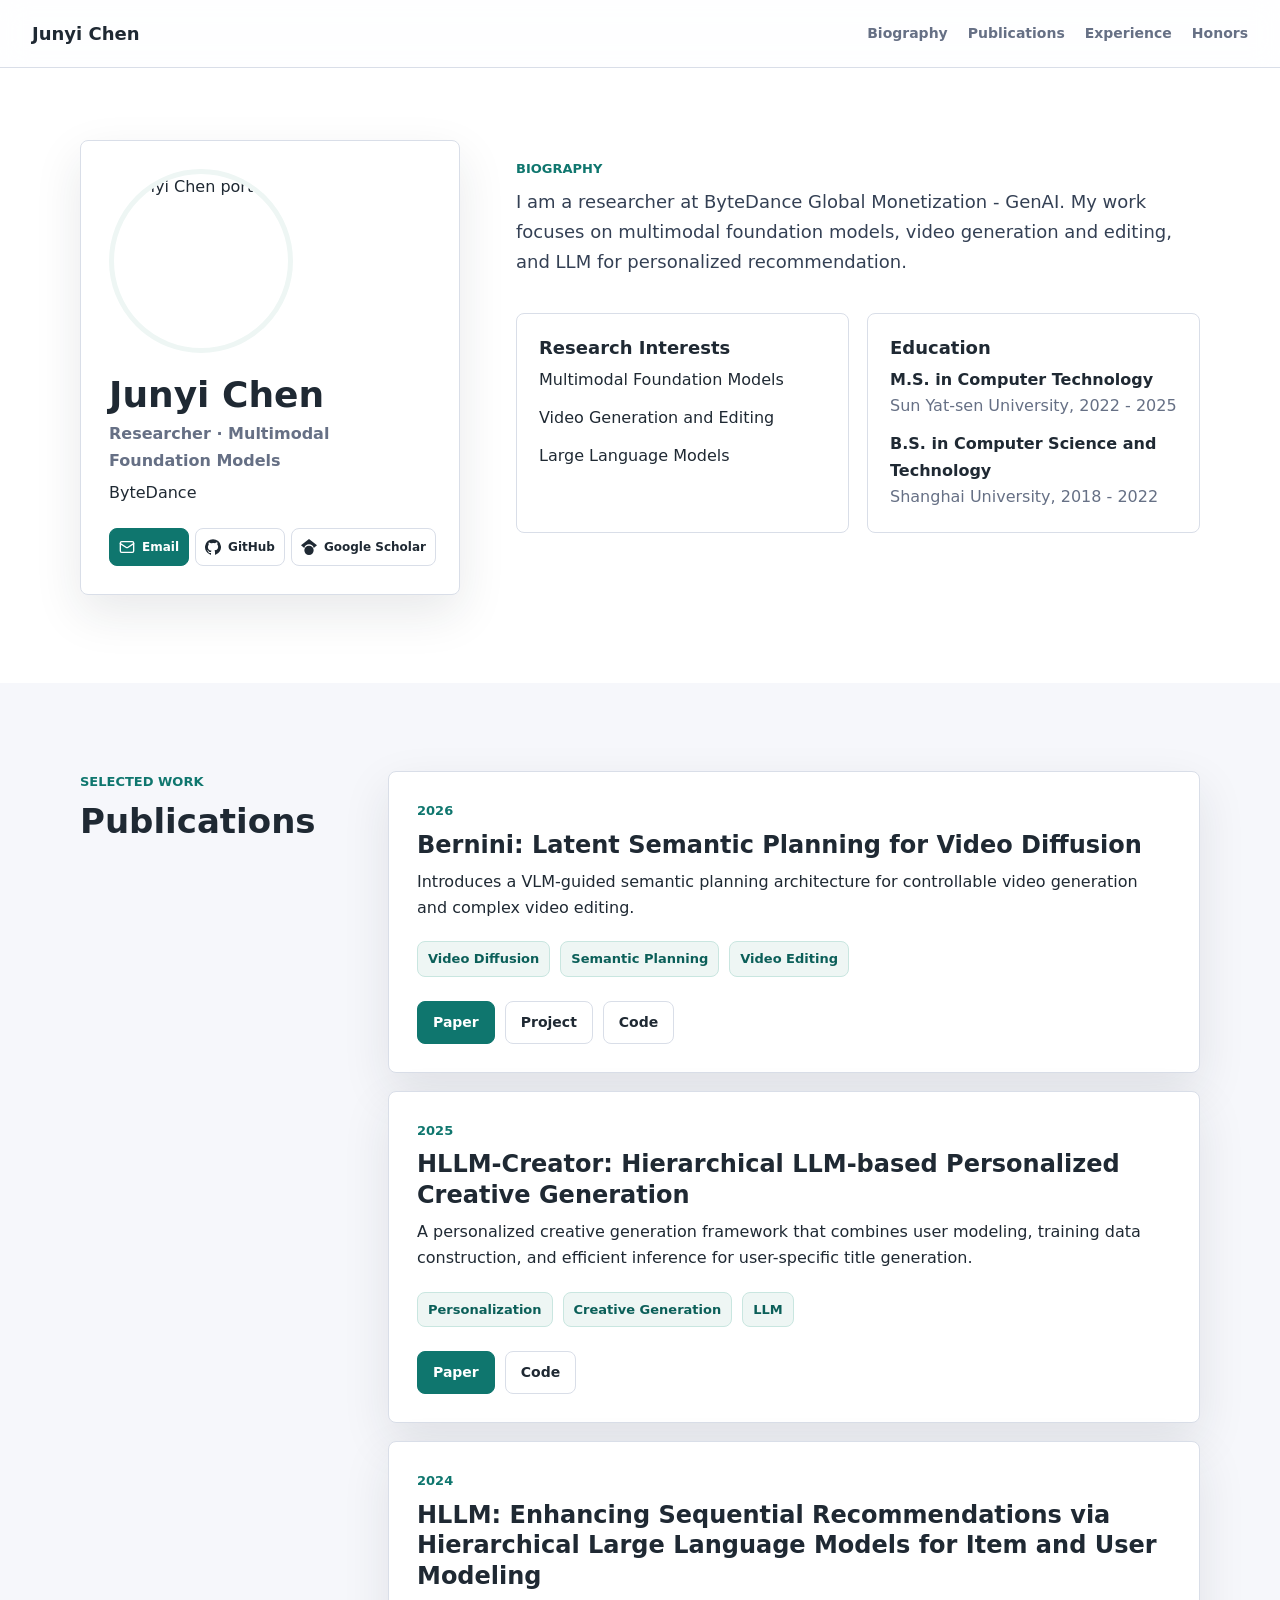
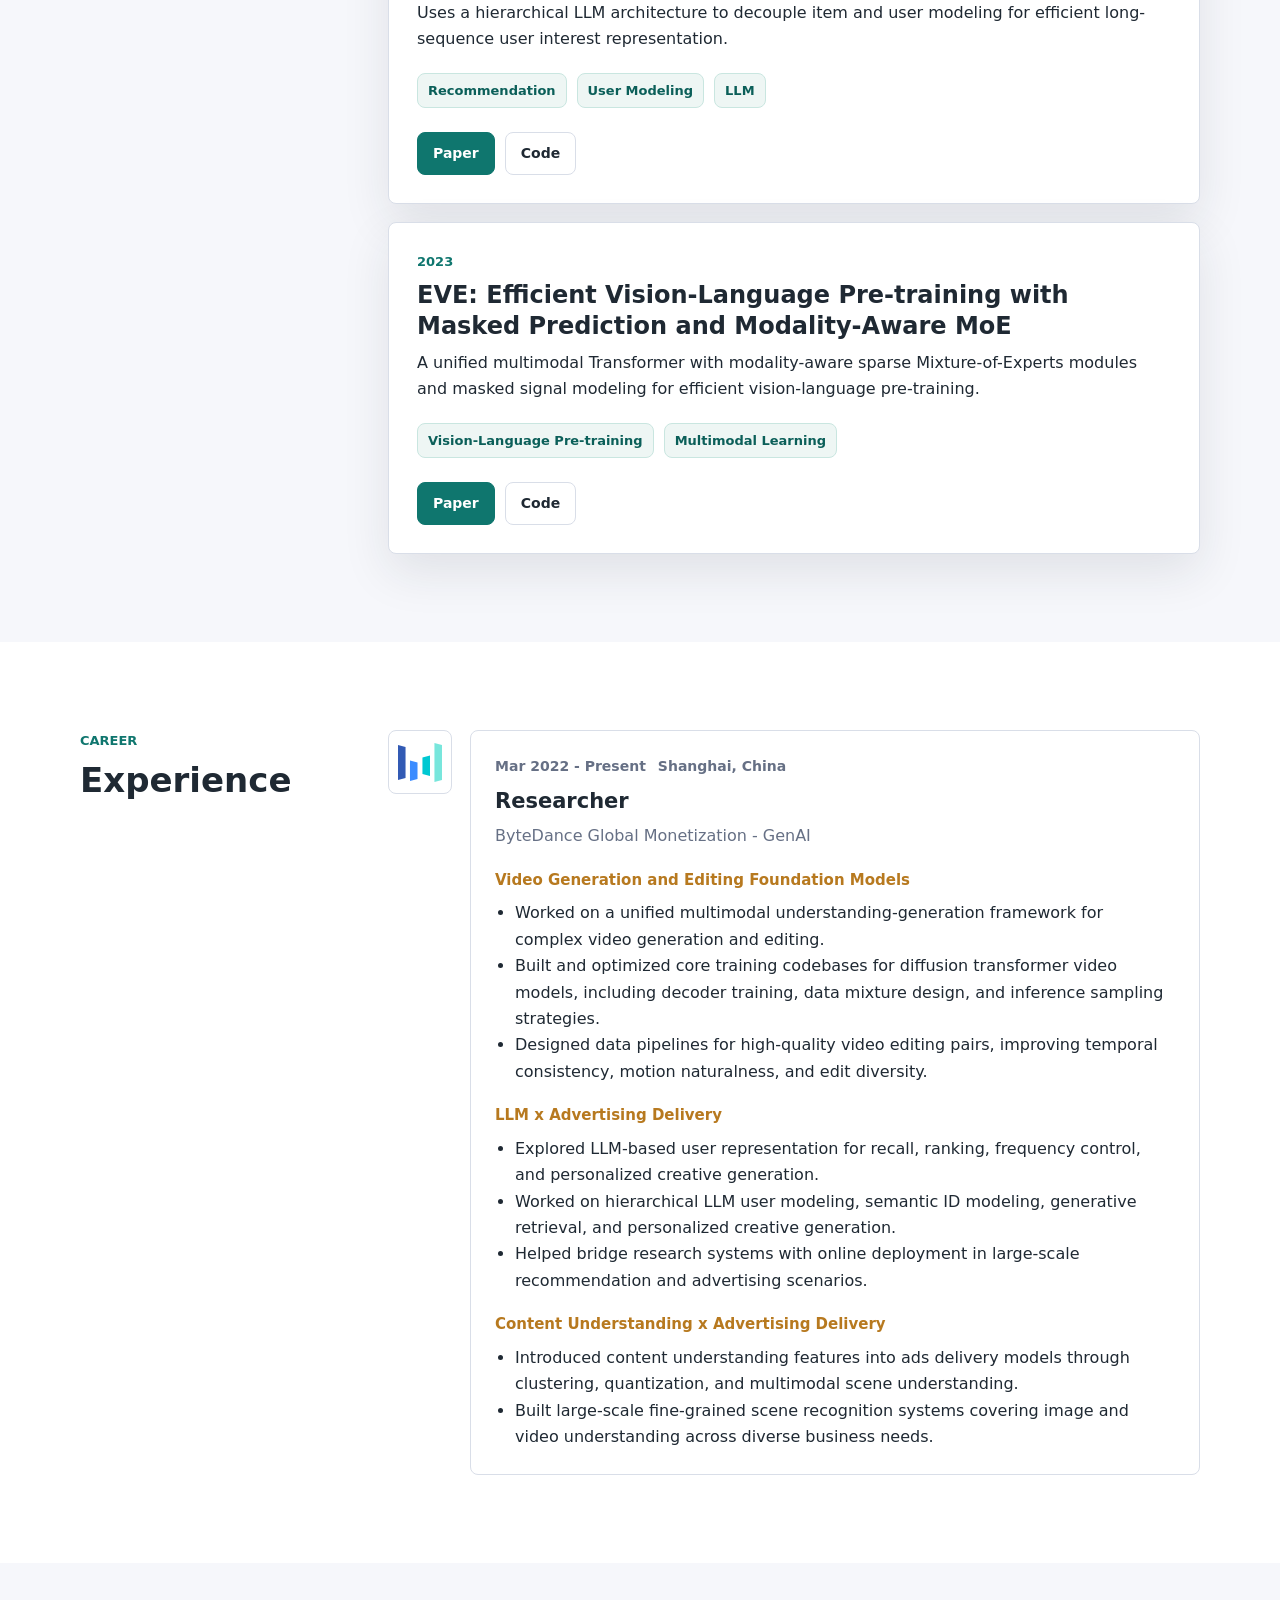
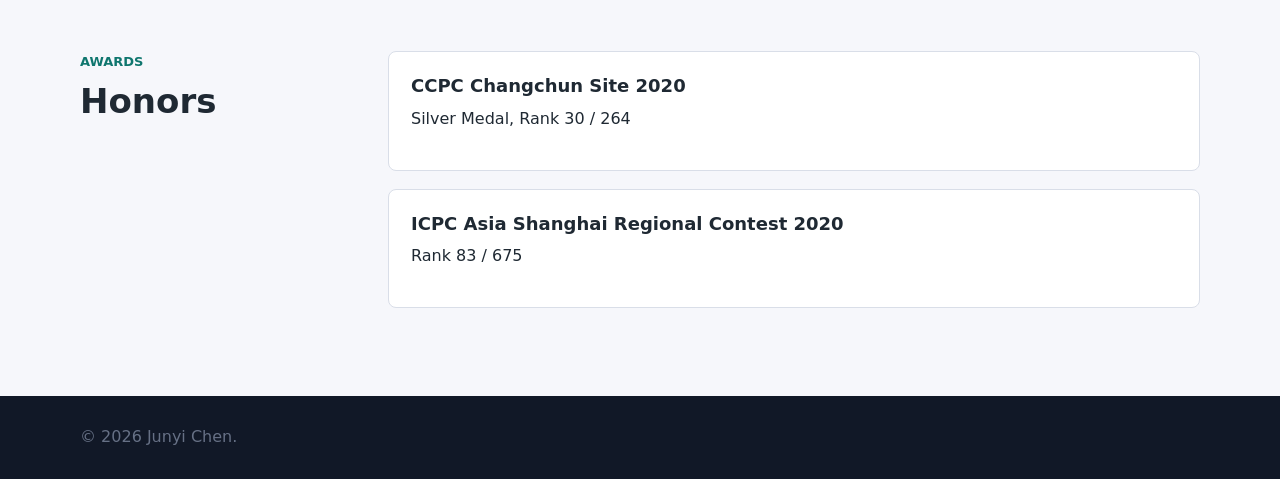
==== index.html @ 72c56a44 "Publish personal homepage files" ====
<!doctype html>
<html lang="en">
  <head>
    <meta charset="utf-8">
    <meta name="viewport" content="width=device-width, initial-scale=1">
    <title>Junyi Chen | 水上一只鹅</title>
    <meta name="description" content="Personal homepage of Junyi Chen, a researcher working on multimodal foundation models, video generation, and LLM for rec.">
    <meta name="author" content="Junyi Chen">
    <meta property="og:title" content="Junyi Chen">
    <meta property="og:description" content="Researcher focused on multimodal foundation models, video generation, and LLM for rec.">
    <meta property="og:type" content="website">
    <meta property="og:image" content="https://avatars.githubusercontent.com/u/46869158?v=4">
    <link rel="stylesheet" href="assets/css/styles.css">
  </head>
  <body>
    <header class="site-header">
      <a class="brand" href="#top" aria-label="Junyi Chen homepage">Junyi Chen</a>
      <nav class="nav" aria-label="Primary navigation">
        <a href="#about">Biography</a>
        <a href="#publications">Publications</a>
        <a href="#experience">Experience</a>
        <a href="#honors">Honors</a>
      </nav>
    </header>

    <main id="top">
      <section id="about" class="section intro-section">
        <div class="container intro-grid">
          <aside class="profile-panel" aria-label="Profile">
            <img class="avatar" src="https://avatars.githubusercontent.com/u/46869158?v=4" alt="Junyi Chen portrait" width="240" height="240">
            <div>
              <!-- <p class="eyebrow">水上一只鹅</p> -->
              <h1>Junyi Chen</h1>
              <p class="role">Researcher · Multimodal Foundation Models</p>
              <a class="org">ByteDance</a>
            </div>
            <div class="action-row" aria-label="Profile links">
              <a class="button primary" href="mailto:jy.chen53@outlook.com">
                <svg class="button-icon" viewBox="0 0 24 24" aria-hidden="true" fill="none" stroke="currentColor" stroke-width="2" stroke-linecap="round" stroke-linejoin="round">
                  <rect width="20" height="16" x="2" y="4" rx="2"></rect>
                  <path d="m22 7-8.97 5.7a1.94 1.94 0 0 1-2.06 0L2 7"></path>
                </svg>
                <span>Email</span>
              </a>
              <a class="button" href="https://github.com/ssyze" target="_blank" rel="noopener">
                <svg class="button-icon" viewBox="0 0 24 24" aria-hidden="true" fill="currentColor">
                  <path d="M12 .3a12 12 0 0 0-3.8 23.38c.6.12.82-.26.82-.58v-2.24c-3.34.72-4.04-1.42-4.04-1.42-.54-1.38-1.34-1.76-1.34-1.76-1.08-.74.08-.72.08-.72 1.2.08 1.84 1.24 1.84 1.24 1.08 1.84 2.82 1.3 3.5 1 .12-.78.42-1.3.76-1.6-2.66-.3-5.46-1.34-5.46-5.94 0-1.32.46-2.38 1.24-3.22-.12-.3-.54-1.52.12-3.18 0 0 1-.32 3.3 1.22A11.5 11.5 0 0 1 12 5.84c1.02 0 2.04.14 3 .4 2.3-1.54 3.3-1.22 3.3-1.22.66 1.66.24 2.88.12 3.18.78.84 1.24 1.9 1.24 3.22 0 4.62-2.8 5.64-5.48 5.94.44.38.82 1.12.82 2.26v3.48c0 .32.22.7.82.58A12 12 0 0 0 12 .3Z"></path>
                </svg>
                <span>GitHub</span>
              </a>
              <a class="button" href="https://scholar.google.com/citations?hl=en&amp;user=1oWFKKUAAAAJ" target="_blank" rel="noopener">
                <svg class="button-icon" viewBox="0 0 24 24" aria-hidden="true" fill="currentColor">
                  <path d="M12 24a7 7 0 1 1 0-14 7 7 0 0 1 0 14Zm0-24 12 9.5-4.84 3.94A8 8 0 0 0 12 8a8 8 0 0 0-7.16 5.44L0 9.5 12 0Z"></path>
                </svg>
                <span>Google Scholar</span>
              </a>
            </div>
          </aside>

          <div class="intro-copy">
            <p class="section-label">Biography</p>
            <div class="body-copy">
              <p>I am a researcher at ByteDance Global Monetization - GenAI. My work focuses on multimodal foundation models, video generation and editing, and LLM for personalized recommendation.</p>
            </div>

            <div class="info-grid" aria-label="Interests and education">
              <section class="info-block">
                <h3>Research Interests</h3>
                <ul class="plain-list">
                  <li>Multimodal Foundation Models</li>
                  <li>Video Generation and Editing</li>
                  <li>Large Language Models</li>
                </ul>
              </section>
              <section class="info-block">
                <h3>Education</h3>
                <ul class="plain-list">
                  <li><strong>M.S. in Computer Technology</strong><span>Sun Yat-sen University, 2022 - 2025</span></li>
                  <li><strong>B.S. in Computer Science and Technology</strong><span>Shanghai University, 2018 - 2022</span></li>
                </ul>
              </section>
            </div>
          </div>
        </div>
      </section>

      <section id="publications" class="section">
        <div class="container split-section">
          <div class="section-heading">
            <p class="section-label">Selected Work</p>
            <h2>Publications</h2>
          </div>
          <div class="publication-list">
            <article class="publication-card">
              <p class="pub-venue">2026</p>
              <h3>Bernini: Latent Semantic Planning for Video Diffusion</h3>
              <p class="pub-summary">Introduces a VLM-guided semantic planning architecture for controllable video generation and complex video editing.</p>
              <div class="tag-row" aria-label="Publication tags">
                <span>Video Diffusion</span>
                <span>Semantic Planning</span>
                <span>Video Editing</span>
              </div>
              <div class="action-row">
                <a class="button primary" href="https://arxiv.org/abs/2605.22344" target="_blank" rel="noopener">Paper</a>
                <a class="button" href="https://bernini-ai.github.io/" target="_blank" rel="noopener">Project</a>
                <a class="button" href="https://github.com/bytedance/Bernini" target="_blank" rel="noopener">Code</a>
              </div>
            </article>

            <article class="publication-card">
              <p class="pub-venue">2025</p>
              <h3>HLLM-Creator: Hierarchical LLM-based Personalized Creative Generation</h3>
              <p class="pub-summary">A personalized creative generation framework that combines user modeling, training data construction, and efficient inference for user-specific title generation.</p>
              <div class="tag-row" aria-label="Publication tags">
                <span>Personalization</span>
                <span>Creative Generation</span>
                <span>LLM</span>
              </div>
              <div class="action-row">
                <a class="button primary" href="https://arxiv.org/abs/2508.18118" target="_blank" rel="noopener">Paper</a>
                <a class="button" href="https://github.com/bytedance/HLLM" target="_blank" rel="noopener">Code</a>
              </div>
            </article>

            <article class="publication-card">
              <p class="pub-venue">2024</p>
              <h3>HLLM: Enhancing Sequential Recommendations via Hierarchical Large Language Models for Item and User Modeling</h3>
              <p class="pub-summary">Uses a hierarchical LLM architecture to decouple item and user modeling for efficient long-sequence user interest representation.</p>
              <div class="tag-row" aria-label="Publication tags">
                <span>Recommendation</span>
                <span>User Modeling</span>
                <span>LLM</span>
              </div>
              <div class="action-row">
                <a class="button primary" href="https://arxiv.org/abs/2409.12740" target="_blank" rel="noopener">Paper</a>
                <a class="button" href="https://github.com/bytedance/HLLM" target="_blank" rel="noopener">Code</a>
              </div>
            </article>

            <article class="publication-card">
              <p class="pub-venue">2023</p>
              <h3>EVE: Efficient Vision-Language Pre-training with Masked Prediction and Modality-Aware MoE</h3>
              <p class="pub-summary">A unified multimodal Transformer with modality-aware sparse Mixture-of-Experts modules and masked signal modeling for efficient vision-language pre-training.</p>
              <div class="tag-row" aria-label="Publication tags">
                <span>Vision-Language Pre-training</span>
                <span>Multimodal Learning</span>
              </div>
              <div class="action-row">
                <a class="button primary" href="https://arxiv.org/abs/2308.11971" target="_blank" rel="noopener">Paper</a>
                <a class="button" href="https://github.com/ssyze/eve" target="_blank" rel="noopener">Code</a>
              </div>
            </article>
          </div>
        </div>
      </section>

      <section id="experience" class="section experience-section">
        <div class="container split-section">
          <div class="section-heading">
            <p class="section-label">Career</p>
            <h2>Experience</h2>
          </div>
          <div class="timeline">
            <article class="timeline-item">
              <div class="company-mark">
                <img src="assets/img/bytedance.svg" alt="" width="48" height="48">
              </div>
              <div class="timeline-content">
                <div class="timeline-meta">
                  <span>Mar 2022 - Present</span>
                  <span>Shanghai, China</span>
                </div>
                <h3>Researcher</h3>
                <p class="company">ByteDance Global Monetization - GenAI</p>
                <div class="work-groups">
                  <div>
                    <h4>Video Generation and Editing Foundation Models</h4>
                    <ul>
                      <li>Worked on a unified multimodal understanding-generation framework for complex video generation and editing.</li>
                      <li>Built and optimized core training codebases for diffusion transformer video models, including decoder training, data mixture design, and inference sampling strategies.</li>
                      <li>Designed data pipelines for high-quality video editing pairs, improving temporal consistency, motion naturalness, and edit diversity.</li>
                    </ul>
                  </div>
                  <div>
                    <h4>LLM x Advertising Delivery</h4>
                    <ul>
                      <li>Explored LLM-based user representation for recall, ranking, frequency control, and personalized creative generation.</li>
                      <li>Worked on hierarchical LLM user modeling, semantic ID modeling, generative retrieval, and personalized creative generation.</li>
                      <li>Helped bridge research systems with online deployment in large-scale recommendation and advertising scenarios.</li>
                    </ul>
                  </div>
                  <div>
                    <h4>Content Understanding x Advertising Delivery</h4>
                    <ul>
                      <li>Introduced content understanding features into ads delivery models through clustering, quantization, and multimodal scene understanding.</li>
                      <li>Built large-scale fine-grained scene recognition systems covering image and video understanding across diverse business needs.</li>
                    </ul>
                  </div>
                </div>
              </div>
            </article>
          </div>
        </div>
      </section>

      <section id="honors" class="section">
        <div class="container split-section">
          <div class="section-heading">
            <p class="section-label">Awards</p>
            <h2>Honors</h2>
          </div>
          <div class="honors-list">
            <section class="info-block">
              <h3>CCPC Changchun Site 2020</h3>
              <p>Silver Medal, Rank 30 / 264</p>
            </section>
            <section class="info-block">
              <h3>ICPC Asia Shanghai Regional Contest 2020</h3>
              <p>Rank 83 / 675</p>
            </section>
          </div>
        </div>
      </section>
    </main>

    <footer class="site-footer">
      <div class="container footer-inner">
        <p>© 2026 Junyi Chen.</p>
        <!-- <a href="mailto:jy.chen53@foxmail.com">jy.chen53@foxmail.com</a> -->
      </div>
    </footer>
  </body>
</html>
---- assets/css/styles.css ----
:root {
  color-scheme: light;
  --bg: #f6f7fb;
  --surface: #ffffff;
  --surface-soft: #eef6f4;
  --ink: #1f2933;
  --muted: #667085;
  --line: #d9dee8;
  --accent: #0f766e;
  --accent-strong: #0b5f59;
  --blue: #2563eb;
  --gold: #b7791f;
  --shadow: 0 18px 48px rgba(31, 41, 51, 0.1);
  --radius: 8px;
}

* {
  box-sizing: border-box;
}

html {
  scroll-behavior: smooth;
}

body {
  margin: 0;
  color: var(--ink);
  background: var(--bg);
  font-family: Inter, ui-sans-serif, system-ui, -apple-system, BlinkMacSystemFont, "Segoe UI", sans-serif;
  font-size: 16px;
  line-height: 1.65;
}

a {
  color: inherit;
  text-decoration: none;
}

a:hover {
  color: var(--accent);
}

img {
  display: block;
  max-width: 100%;
}

.site-header {
  position: sticky;
  top: 0;
  z-index: 20;
  display: flex;
  align-items: center;
  justify-content: space-between;
  gap: 24px;
  min-height: 68px;
  padding: 0 32px;
  background: rgba(255, 255, 255, 0.88);
  border-bottom: 1px solid var(--line);
  backdrop-filter: blur(14px);
}

.brand {
  font-size: 18px;
  font-weight: 800;
}

.nav {
  display: flex;
  align-items: center;
  gap: 20px;
  color: var(--muted);
  font-size: 14px;
  font-weight: 700;
}

.container {
  width: min(1120px, calc(100% - 48px));
  margin: 0 auto;
}

.section {
  padding: 88px 0;
}

.intro-section {
  padding-top: 72px;
  background: #ffffff;
}

.intro-grid {
  display: grid;
  grid-template-columns: minmax(360px, 380px) 1fr;
  gap: 56px;
  align-items: start;
}

.profile-panel {
  position: sticky;
  top: 96px;
  display: grid;
  gap: 22px;
  padding: 28px;
  background: var(--surface);
  border: 1px solid var(--line);
  border-radius: var(--radius);
  box-shadow: var(--shadow);
}

.avatar {
  width: 184px;
  height: 184px;
  border-radius: 50%;
  object-fit: cover;
  border: 5px solid var(--surface-soft);
}

.eyebrow,
.section-label,
.pub-venue {
  margin: 0 0 8px;
  color: var(--accent);
  font-size: 13px;
  font-weight: 800;
  text-transform: uppercase;
}

h1,
h2,
h3,
h4,
p {
  margin-top: 0;
}

h1 {
  margin-bottom: 6px;
  font-size: 36px;
  line-height: 1.12;
}

h2 {
  margin-bottom: 20px;
  font-size: 34px;
  line-height: 1.18;
}

h3 {
  margin-bottom: 8px;
  font-size: 21px;
  line-height: 1.28;
}

h4 {
  margin-bottom: 8px;
  color: var(--gold);
  font-size: 15px;
}

.role,
.company,
.pub-authors,
.timeline-meta {
  color: var(--muted);
}

.role {
  margin-bottom: 6px;
  font-weight: 700;
}

.org-link {
  color: var(--blue);
  font-weight: 700;
}

.action-row,
.tag-row {
  display: flex;
  flex-wrap: wrap;
  gap: 10px;
}

.button {
  display: inline-flex;
  align-items: center;
  justify-content: center;
  flex: 0 0 auto;
  gap: 7px;
  min-height: 42px;
  padding: 9px 15px;
  color: var(--ink);
  background: var(--surface);
  border: 1px solid var(--line);
  border-radius: var(--radius);
  font-size: 14px;
  font-weight: 800;
  white-space: nowrap;
}

.button-icon {
  width: 16px;
  height: 16px;
  flex: 0 0 auto;
}

.profile-panel .action-row {
  display: flex;
  flex-wrap: nowrap;
  gap: 6px;
  width: 100%;
}

.profile-panel .button {
  flex: 0 1 auto;
  min-width: 0;
  min-height: 38px;
  padding: 8px 9px;
  font-size: 12px;
}

.button:hover {
  color: var(--accent-strong);
  border-color: var(--accent);
}

.button.primary {
  color: #ffffff;
  background: var(--accent);
  border-color: var(--accent);
}

.button.primary:hover {
  color: #ffffff;
  background: var(--accent-strong);
}

.intro-copy {
  padding-top: 18px;
}

.intro-copy h2 {
  max-width: 720px;
}

.body-copy {
  max-width: 680px;
  color: #344054;
  font-size: 18px;
}

.body-copy ul,
.work-groups ul,
.timeline-content ul {
  margin: 8px 0 0;
  padding-left: 20px;
}

.info-grid {
  display: grid;
  grid-template-columns: repeat(2, minmax(0, 1fr));
  gap: 18px;
  margin-top: 36px;
}

.info-block,
.publication-card,
.timeline-content {
  background: var(--surface);
  border: 1px solid var(--line);
  border-radius: var(--radius);
}

.info-block {
  padding: 22px;
}

.info-block h3 {
  font-size: 18px;
}

.plain-list {
  display: grid;
  gap: 12px;
  margin: 0;
  padding: 0;
  list-style: none;
}

.plain-list span {
  display: block;
  color: var(--muted);
}

.split-section {
  display: grid;
  grid-template-columns: minmax(190px, 260px) 1fr;
  gap: 48px;
  align-items: start;
}

.section-heading {
  position: sticky;
  top: 96px;
}

.section-heading h2 {
  margin-bottom: 0;
}

.publication-card {
  padding: 28px;
  box-shadow: var(--shadow);
}

.publication-list {
  display: grid;
  gap: 18px;
}

.publication-card h3 {
  max-width: 780px;
  font-size: 24px;
}

.pub-summary {
  max-width: 780px;
}

.tag-row {
  margin: 20px 0 24px;
}

.tag-row span {
  padding: 6px 10px;
  color: var(--accent-strong);
  background: var(--surface-soft);
  border: 1px solid #c9e6e0;
  border-radius: var(--radius);
  font-size: 13px;
  font-weight: 800;
}

.experience-section {
  background: #ffffff;
}

.timeline {
  display: grid;
  gap: 18px;
}

.timeline-item {
  display: grid;
  grid-template-columns: 64px 1fr;
  gap: 18px;
}

.company-mark {
  display: grid;
  place-items: center;
  width: 64px;
  height: 64px;
  background: var(--surface);
  border: 1px solid var(--line);
  border-radius: var(--radius);
}

.company-mark img {
  width: 44px;
  height: 44px;
  object-fit: contain;
}

.timeline-content {
  padding: 24px;
}

.timeline-meta {
  display: flex;
  flex-wrap: wrap;
  gap: 12px;
  margin-bottom: 10px;
  font-size: 14px;
  font-weight: 700;
}

.work-groups {
  display: grid;
  gap: 18px;
  margin-top: 18px;
}

.honors-list {
  display: grid;
  gap: 18px;
}

.site-footer {
  padding: 28px 0;
  color: var(--muted);
  background: #111827;
}

.footer-inner {
  display: flex;
  align-items: center;
  justify-content: space-between;
  gap: 16px;
}

.footer-inner p {
  margin: 0;
}

.footer-inner a {
  color: #d1fae5;
  font-weight: 700;
}

@media (max-width: 820px) {
  .site-header {
    position: static;
    flex-direction: column;
    align-items: flex-start;
    padding: 18px 24px;
  }

  .nav {
    width: 100%;
    overflow-x: auto;
    padding-bottom: 4px;
  }

  .container {
    width: min(100% - 32px, 720px);
  }

  .section {
    padding: 64px 0;
  }

  .intro-grid,
  .split-section,
  .info-grid,
  .honors-list,
  .timeline-item {
    grid-template-columns: 1fr;
  }

  .profile-panel,
  .section-heading {
    position: static;
  }

  .profile-panel {
    justify-items: start;
  }

  h1 {
    font-size: 32px;
  }

  h2 {
    font-size: 28px;
  }

  .company-mark {
    display: none;
  }

  .footer-inner {
    align-items: flex-start;
    flex-direction: column;
  }
}
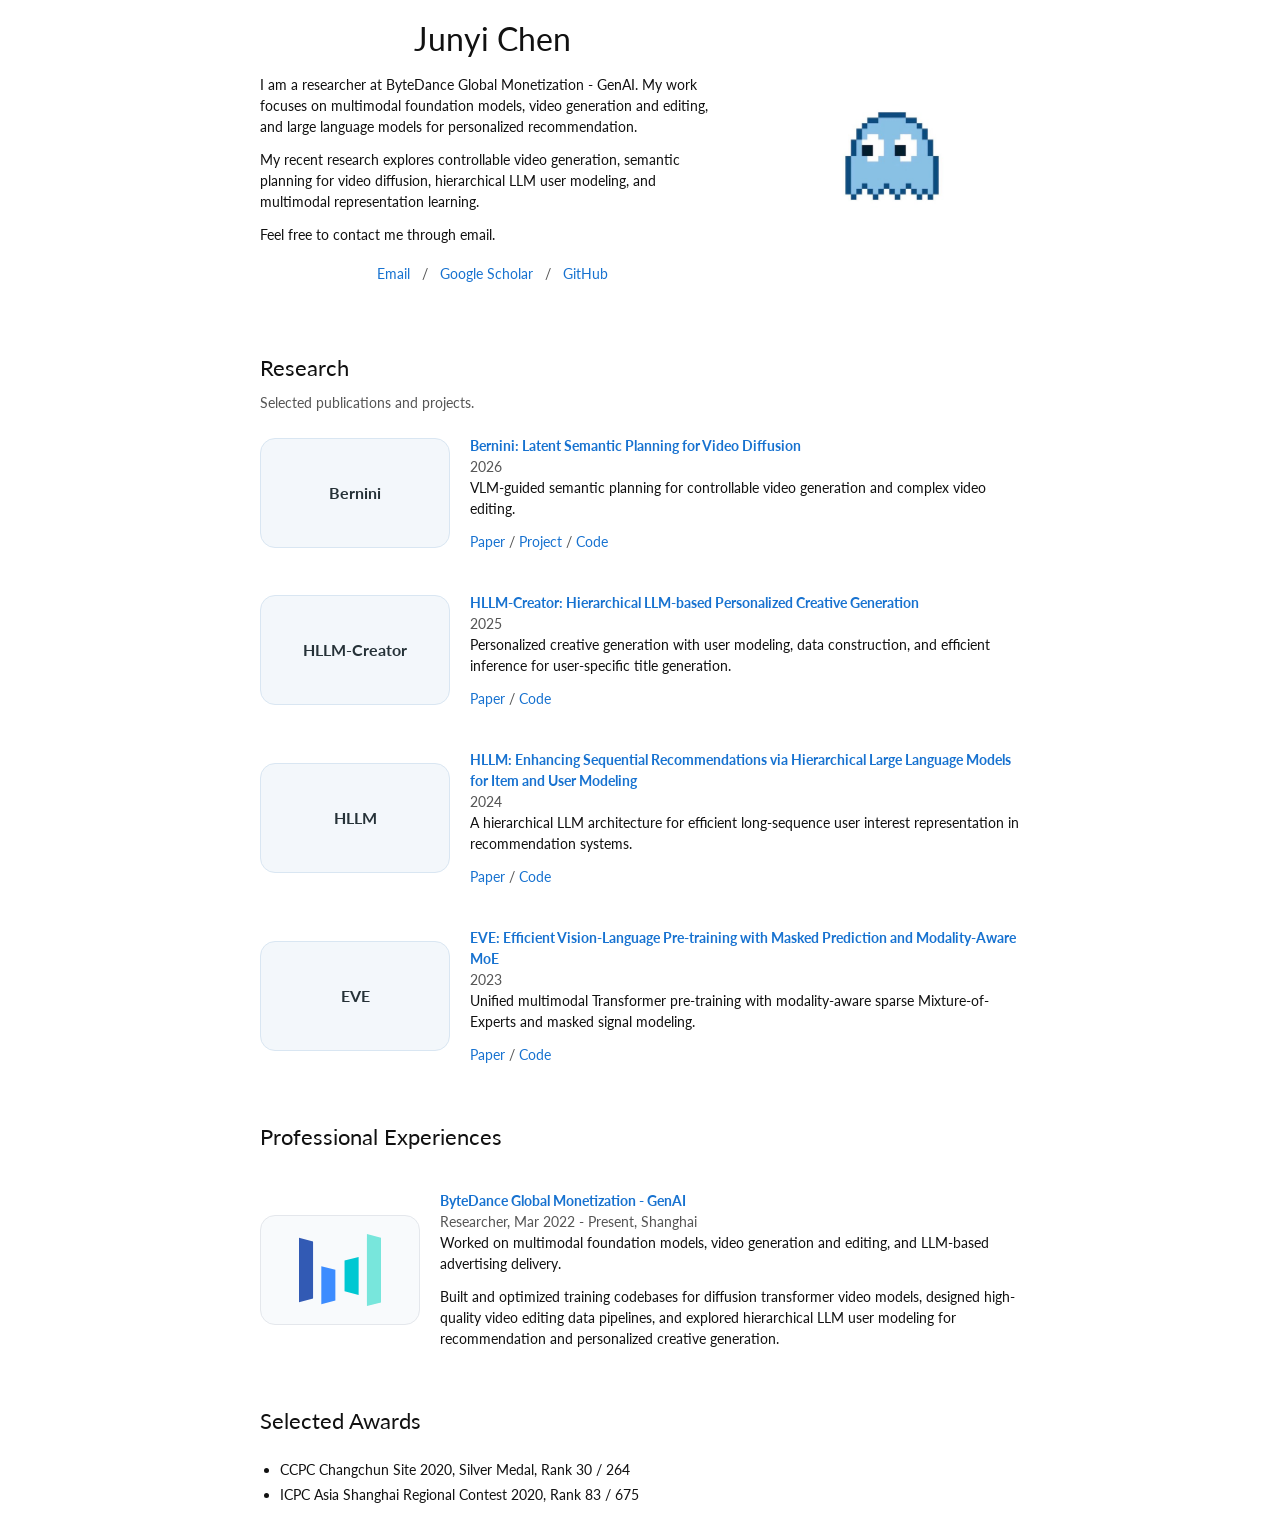
==== commit b51976c8: "Restyle homepage with academic template" ====
--- a/index.html
+++ b/index.html
@@ -4,230 +4,176 @@
     <meta charset="utf-8">
     <meta name="viewport" content="width=device-width, initial-scale=1">
     <title>Junyi Chen | 水上一只鹅</title>
-    <meta name="description" content="Personal homepage of Junyi Chen, a researcher working on multimodal foundation models, video generation, and LLM for rec.">
+    <meta name="description" content="Personal homepage of Junyi Chen, a researcher working on multimodal foundation models, video generation, and LLM for recommendation.">
     <meta name="author" content="Junyi Chen">
     <meta property="og:title" content="Junyi Chen">
-    <meta property="og:description" content="Researcher focused on multimodal foundation models, video generation, and LLM for rec.">
+    <meta property="og:description" content="Researcher focused on multimodal foundation models, video generation, and LLM for recommendation.">
     <meta property="og:type" content="website">
-    <meta property="og:image" content="https://avatars.githubusercontent.com/u/46869158?v=4">
+    <meta property="og:image" content="assets/img/avatar.jpg">
     <link rel="stylesheet" href="assets/css/styles.css">
   </head>
   <body>
-    <header class="site-header">
-      <a class="brand" href="#top" aria-label="Junyi Chen homepage">Junyi Chen</a>
-      <nav class="nav" aria-label="Primary navigation">
-        <a href="#about">Biography</a>
-        <a href="#publications">Publications</a>
-        <a href="#experience">Experience</a>
-        <a href="#honors">Honors</a>
-      </nav>
-    </header>
+    <main class="page">
+      <table class="layout-table">
+        <tbody>
+          <tr>
+            <td>
+              <table class="intro-table">
+                <tbody>
+                  <tr>
+                    <td class="intro-copy">
+                      <p class="name">Junyi Chen</p>
+                      <p>
+                        I am a researcher at ByteDance Global Monetization - GenAI. My work focuses on multimodal foundation models,
+                        video generation and editing, and large language models for personalized recommendation.
+                      </p>
+                      <p>
+                        My recent research explores controllable video generation, semantic planning for video diffusion, hierarchical LLM
+                        user modeling, and multimodal representation learning.
+                      </p>
+                      <p>
+                        Feel free to contact me through email.
+                      </p>
+                      <p class="links">
+                        <a href="mailto:jy.chen53@outlook.com">Email</a>
+                        <span>/</span>
+                        <a href="https://scholar.google.com/citations?hl=en&amp;user=1oWFKKUAAAAJ" target="_blank" rel="noopener">Google Scholar</a>
+                        <span>/</span>
+                        <a href="https://github.com/ssyze" target="_blank" rel="noopener">GitHub</a>
+                      </p>
+                    </td>
+                    <td class="portrait-cell">
+                      <a href="assets/img/avatar.jpg">
+                        <img class="portrait" src="assets/img/avatar.jpg" alt="Junyi Chen portrait" width="220" height="220">
+                      </a>
+                    </td>
+                  </tr>
+                </tbody>
+              </table>
 
-    <main id="top">
-      <section id="about" class="section intro-section">
-        <div class="container intro-grid">
-          <aside class="profile-panel" aria-label="Profile">
-            <img class="avatar" src="https://avatars.githubusercontent.com/u/46869158?v=4" alt="Junyi Chen portrait" width="240" height="240">
-            <div>
-              <!-- <p class="eyebrow">水上一只鹅</p> -->
-              <h1>Junyi Chen</h1>
-              <p class="role">Researcher · Multimodal Foundation Models</p>
-              <a class="org">ByteDance</a>
-            </div>
-            <div class="action-row" aria-label="Profile links">
-              <a class="button primary" href="mailto:jy.chen53@outlook.com">
-                <svg class="button-icon" viewBox="0 0 24 24" aria-hidden="true" fill="none" stroke="currentColor" stroke-width="2" stroke-linecap="round" stroke-linejoin="round">
-                  <rect width="20" height="16" x="2" y="4" rx="2"></rect>
-                  <path d="m22 7-8.97 5.7a1.94 1.94 0 0 1-2.06 0L2 7"></path>
-                </svg>
-                <span>Email</span>
-              </a>
-              <a class="button" href="https://github.com/ssyze" target="_blank" rel="noopener">
-                <svg class="button-icon" viewBox="0 0 24 24" aria-hidden="true" fill="currentColor">
-                  <path d="M12 .3a12 12 0 0 0-3.8 23.38c.6.12.82-.26.82-.58v-2.24c-3.34.72-4.04-1.42-4.04-1.42-.54-1.38-1.34-1.76-1.34-1.76-1.08-.74.08-.72.08-.72 1.2.08 1.84 1.24 1.84 1.24 1.08 1.84 2.82 1.3 3.5 1 .12-.78.42-1.3.76-1.6-2.66-.3-5.46-1.34-5.46-5.94 0-1.32.46-2.38 1.24-3.22-.12-.3-.54-1.52.12-3.18 0 0 1-.32 3.3 1.22A11.5 11.5 0 0 1 12 5.84c1.02 0 2.04.14 3 .4 2.3-1.54 3.3-1.22 3.3-1.22.66 1.66.24 2.88.12 3.18.78.84 1.24 1.9 1.24 3.22 0 4.62-2.8 5.64-5.48 5.94.44.38.82 1.12.82 2.26v3.48c0 .32.22.7.82.58A12 12 0 0 0 12 .3Z"></path>
-                </svg>
-                <span>GitHub</span>
-              </a>
-              <a class="button" href="https://scholar.google.com/citations?hl=en&amp;user=1oWFKKUAAAAJ" target="_blank" rel="noopener">
-                <svg class="button-icon" viewBox="0 0 24 24" aria-hidden="true" fill="currentColor">
-                  <path d="M12 24a7 7 0 1 1 0-14 7 7 0 0 1 0 14Zm0-24 12 9.5-4.84 3.94A8 8 0 0 0 12 8a8 8 0 0 0-7.16 5.44L0 9.5 12 0Z"></path>
-                </svg>
-                <span>Google Scholar</span>
-              </a>
-            </div>
-          </aside>
+              <section id="research" class="section">
+                <h2>Research</h2>
+                <p class="section-note">Selected publications and projects.</p>
 
-          <div class="intro-copy">
-            <p class="section-label">Biography</p>
-            <div class="body-copy">
-              <p>I am a researcher at ByteDance Global Monetization - GenAI. My work focuses on multimodal foundation models, video generation and editing, and LLM for personalized recommendation.</p>
-            </div>
+                <table class="item-table">
+                  <tbody>
+                    <tr>
+                      <td class="thumb-cell">
+                        <div class="paper-thumb">Bernini</div>
+                      </td>
+                      <td class="item-copy">
+                        <a class="paper-title" href="https://arxiv.org/abs/2605.22344" target="_blank" rel="noopener">Bernini: Latent Semantic Planning for Video Diffusion</a>
+                        <br>
+                        <span class="venue">2026</span>
+                        <p>
+                          VLM-guided semantic planning for controllable video generation and complex video editing.
+                        </p>
+                        <p class="item-links">
+                          <a href="https://arxiv.org/abs/2605.22344" target="_blank" rel="noopener">Paper</a>
+                          /
+                          <a href="https://bernini-ai.github.io/" target="_blank" rel="noopener">Project</a>
+                          /
+                          <a href="https://github.com/bytedance/Bernini" target="_blank" rel="noopener">Code</a>
+                        </p>
+                      </td>
+                    </tr>
 
-            <div class="info-grid" aria-label="Interests and education">
-              <section class="info-block">
-                <h3>Research Interests</h3>
-                <ul class="plain-list">
-                  <li>Multimodal Foundation Models</li>
-                  <li>Video Generation and Editing</li>
-                  <li>Large Language Models</li>
+                    <tr>
+                      <td class="thumb-cell">
+                        <div class="paper-thumb">HLLM-Creator</div>
+                      </td>
+                      <td class="item-copy">
+                        <a class="paper-title" href="https://arxiv.org/abs/2508.18118" target="_blank" rel="noopener">HLLM-Creator: Hierarchical LLM-based Personalized Creative Generation</a>
+                        <br>
+                        <span class="venue">2025</span>
+                        <p>
+                          Personalized creative generation with user modeling, data construction, and efficient inference for user-specific title generation.
+                        </p>
+                        <p class="item-links">
+                          <a href="https://arxiv.org/abs/2508.18118" target="_blank" rel="noopener">Paper</a>
+                          /
+                          <a href="https://github.com/bytedance/HLLM" target="_blank" rel="noopener">Code</a>
+                        </p>
+                      </td>
+                    </tr>
+
+                    <tr>
+                      <td class="thumb-cell">
+                        <div class="paper-thumb">HLLM</div>
+                      </td>
+                      <td class="item-copy">
+                        <a class="paper-title" href="https://arxiv.org/abs/2409.12740" target="_blank" rel="noopener">HLLM: Enhancing Sequential Recommendations via Hierarchical Large Language Models for Item and User Modeling</a>
+                        <br>
+                        <span class="venue">2024</span>
+                        <p>
+                          A hierarchical LLM architecture for efficient long-sequence user interest representation in recommendation systems.
+                        </p>
+                        <p class="item-links">
+                          <a href="https://arxiv.org/abs/2409.12740" target="_blank" rel="noopener">Paper</a>
+                          /
+                          <a href="https://github.com/bytedance/HLLM" target="_blank" rel="noopener">Code</a>
+                        </p>
+                      </td>
+                    </tr>
+
+                    <tr>
+                      <td class="thumb-cell">
+                        <div class="paper-thumb">EVE</div>
+                      </td>
+                      <td class="item-copy">
+                        <a class="paper-title" href="https://arxiv.org/abs/2308.11971" target="_blank" rel="noopener">EVE: Efficient Vision-Language Pre-training with Masked Prediction and Modality-Aware MoE</a>
+                        <br>
+                        <span class="venue">2023</span>
+                        <p>
+                          Unified multimodal Transformer pre-training with modality-aware sparse Mixture-of-Experts and masked signal modeling.
+                        </p>
+                        <p class="item-links">
+                          <a href="https://arxiv.org/abs/2308.11971" target="_blank" rel="noopener">Paper</a>
+                          /
+                          <a href="https://github.com/ssyze/eve" target="_blank" rel="noopener">Code</a>
+                        </p>
+                      </td>
+                    </tr>
+                  </tbody>
+                </table>
+              </section>
+
+              <section id="experience" class="section">
+                <h2>Professional Experiences</h2>
+                <table class="item-table">
+                  <tbody>
+                    <tr>
+                      <td class="thumb-cell">
+                        <img class="logo-thumb" src="assets/img/bytedance.svg" alt="ByteDance logo" width="120" height="120">
+                      </td>
+                      <td class="item-copy">
+                        <span class="paper-title">ByteDance Global Monetization - GenAI</span>
+                        <br>
+                        <span class="venue">Researcher, Mar 2022 - Present, Shanghai</span>
+                        <p>
+                          Worked on multimodal foundation models, video generation and editing, and LLM-based advertising delivery.
+                        </p>
+                        <p>
+                          Built and optimized training codebases for diffusion transformer video models, designed high-quality video editing data pipelines,
+                          and explored hierarchical LLM user modeling for recommendation and personalized creative generation.
+                        </p>
+                      </td>
+                    </tr>
+                  </tbody>
+                </table>
+              </section>
+
+              <section id="awards" class="section">
+                <h2>Selected Awards</h2>
+                <ul class="award-list">
+                  <li>CCPC Changchun Site 2020, Silver Medal, Rank 30 / 264</li>
+                  <li>ICPC Asia Shanghai Regional Contest 2020, Rank 83 / 675</li>
                 </ul>
               </section>
-              <section class="info-block">
-                <h3>Education</h3>
-                <ul class="plain-list">
-                  <li><strong>M.S. in Computer Technology</strong><span>Sun Yat-sen University, 2022 - 2025</span></li>
-                  <li><strong>B.S. in Computer Science and Technology</strong><span>Shanghai University, 2018 - 2022</span></li>
-                </ul>
-              </section>
-            </div>
-          </div>
-        </div>
-      </section>
-
-      <section id="publications" class="section">
-        <div class="container split-section">
-          <div class="section-heading">
-            <p class="section-label">Selected Work</p>
-            <h2>Publications</h2>
-          </div>
-          <div class="publication-list">
-            <article class="publication-card">
-              <p class="pub-venue">2026</p>
-              <h3>Bernini: Latent Semantic Planning for Video Diffusion</h3>
-              <p class="pub-summary">Introduces a VLM-guided semantic planning architecture for controllable video generation and complex video editing.</p>
-              <div class="tag-row" aria-label="Publication tags">
-                <span>Video Diffusion</span>
-                <span>Semantic Planning</span>
-                <span>Video Editing</span>
-              </div>
-              <div class="action-row">
-                <a class="button primary" href="https://arxiv.org/abs/2605.22344" target="_blank" rel="noopener">Paper</a>
-                <a class="button" href="https://bernini-ai.github.io/" target="_blank" rel="noopener">Project</a>
-                <a class="button" href="https://github.com/bytedance/Bernini" target="_blank" rel="noopener">Code</a>
-              </div>
-            </article>
-
-            <article class="publication-card">
-              <p class="pub-venue">2025</p>
-              <h3>HLLM-Creator: Hierarchical LLM-based Personalized Creative Generation</h3>
-              <p class="pub-summary">A personalized creative generation framework that combines user modeling, training data construction, and efficient inference for user-specific title generation.</p>
-              <div class="tag-row" aria-label="Publication tags">
-                <span>Personalization</span>
-                <span>Creative Generation</span>
-                <span>LLM</span>
-              </div>
-              <div class="action-row">
-                <a class="button primary" href="https://arxiv.org/abs/2508.18118" target="_blank" rel="noopener">Paper</a>
-                <a class="button" href="https://github.com/bytedance/HLLM" target="_blank" rel="noopener">Code</a>
-              </div>
-            </article>
-
-            <article class="publication-card">
-              <p class="pub-venue">2024</p>
-              <h3>HLLM: Enhancing Sequential Recommendations via Hierarchical Large Language Models for Item and User Modeling</h3>
-              <p class="pub-summary">Uses a hierarchical LLM architecture to decouple item and user modeling for efficient long-sequence user interest representation.</p>
-              <div class="tag-row" aria-label="Publication tags">
-                <span>Recommendation</span>
-                <span>User Modeling</span>
-                <span>LLM</span>
-              </div>
-              <div class="action-row">
-                <a class="button primary" href="https://arxiv.org/abs/2409.12740" target="_blank" rel="noopener">Paper</a>
-                <a class="button" href="https://github.com/bytedance/HLLM" target="_blank" rel="noopener">Code</a>
-              </div>
-            </article>
-
-            <article class="publication-card">
-              <p class="pub-venue">2023</p>
-              <h3>EVE: Efficient Vision-Language Pre-training with Masked Prediction and Modality-Aware MoE</h3>
-              <p class="pub-summary">A unified multimodal Transformer with modality-aware sparse Mixture-of-Experts modules and masked signal modeling for efficient vision-language pre-training.</p>
-              <div class="tag-row" aria-label="Publication tags">
-                <span>Vision-Language Pre-training</span>
-                <span>Multimodal Learning</span>
-              </div>
-              <div class="action-row">
-                <a class="button primary" href="https://arxiv.org/abs/2308.11971" target="_blank" rel="noopener">Paper</a>
-                <a class="button" href="https://github.com/ssyze/eve" target="_blank" rel="noopener">Code</a>
-              </div>
-            </article>
-          </div>
-        </div>
-      </section>
-
-      <section id="experience" class="section experience-section">
-        <div class="container split-section">
-          <div class="section-heading">
-            <p class="section-label">Career</p>
-            <h2>Experience</h2>
-          </div>
-          <div class="timeline">
-            <article class="timeline-item">
-              <div class="company-mark">
-                <img src="assets/img/bytedance.svg" alt="" width="48" height="48">
-              </div>
-              <div class="timeline-content">
-                <div class="timeline-meta">
-                  <span>Mar 2022 - Present</span>
-                  <span>Shanghai, China</span>
-                </div>
-                <h3>Researcher</h3>
-                <p class="company">ByteDance Global Monetization - GenAI</p>
-                <div class="work-groups">
-                  <div>
-                    <h4>Video Generation and Editing Foundation Models</h4>
-                    <ul>
-                      <li>Worked on a unified multimodal understanding-generation framework for complex video generation and editing.</li>
-                      <li>Built and optimized core training codebases for diffusion transformer video models, including decoder training, data mixture design, and inference sampling strategies.</li>
-                      <li>Designed data pipelines for high-quality video editing pairs, improving temporal consistency, motion naturalness, and edit diversity.</li>
-                    </ul>
-                  </div>
-                  <div>
-                    <h4>LLM x Advertising Delivery</h4>
-                    <ul>
-                      <li>Explored LLM-based user representation for recall, ranking, frequency control, and personalized creative generation.</li>
-                      <li>Worked on hierarchical LLM user modeling, semantic ID modeling, generative retrieval, and personalized creative generation.</li>
-                      <li>Helped bridge research systems with online deployment in large-scale recommendation and advertising scenarios.</li>
-                    </ul>
-                  </div>
-                  <div>
-                    <h4>Content Understanding x Advertising Delivery</h4>
-                    <ul>
-                      <li>Introduced content understanding features into ads delivery models through clustering, quantization, and multimodal scene understanding.</li>
-                      <li>Built large-scale fine-grained scene recognition systems covering image and video understanding across diverse business needs.</li>
-                    </ul>
-                  </div>
-                </div>
-              </div>
-            </article>
-          </div>
-        </div>
-      </section>
-
-      <section id="honors" class="section">
-        <div class="container split-section">
-          <div class="section-heading">
-            <p class="section-label">Awards</p>
-            <h2>Honors</h2>
-          </div>
-          <div class="honors-list">
-            <section class="info-block">
-              <h3>CCPC Changchun Site 2020</h3>
-              <p>Silver Medal, Rank 30 / 264</p>
-            </section>
-            <section class="info-block">
-              <h3>ICPC Asia Shanghai Regional Contest 2020</h3>
-              <p>Rank 83 / 675</p>
-            </section>
-          </div>
-        </div>
-      </section>
+            </td>
+          </tr>
+        </tbody>
+      </table>
     </main>
-
-    <footer class="site-footer">
-      <div class="container footer-inner">
-        <p>© 2026 Junyi Chen.</p>
-        <!-- <a href="mailto:jy.chen53@foxmail.com">jy.chen53@foxmail.com</a> -->
-      </div>
-    </footer>
   </body>
 </html>
--- a/assets/css/styles.css
+++ b/assets/css/styles.css
@@ -1,18 +1,4 @@
-:root {
-  color-scheme: light;
-  --bg: #f6f7fb;
-  --surface: #ffffff;
-  --surface-soft: #eef6f4;
-  --ink: #1f2933;
-  --muted: #667085;
-  --line: #d9dee8;
-  --accent: #0f766e;
-  --accent-strong: #0b5f59;
-  --blue: #2563eb;
-  --gold: #b7791f;
-  --shadow: 0 18px 48px rgba(31, 41, 51, 0.1);
-  --radius: 8px;
-}
+@import url("https://fonts.googleapis.com/css2?family=Lato:ital,wght@0,400;0,700;1,400;1,700&display=swap");
 
 * {
   box-sizing: border-box;
@@ -24,453 +10,238 @@
 
 body {
   margin: 0;
-  color: var(--ink);
-  background: var(--bg);
-  font-family: Inter, ui-sans-serif, system-ui, -apple-system, BlinkMacSystemFont, "Segoe UI", sans-serif;
-  font-size: 16px;
-  line-height: 1.65;
+  background: #ffffff;
+  color: #111111;
+  font-family: "Lato", Verdana, Helvetica, sans-serif;
+  font-size: 14px;
+  line-height: 1.5;
 }
 
 a {
-  color: inherit;
+  color: #1772d0;
   text-decoration: none;
 }
 
+a:focus,
 a:hover {
-  color: var(--accent);
-}
-
-img {
-  display: block;
+  color: #f09228;
+  text-decoration: none;
+}
+
+p {
+  margin: 0 0 12px;
+}
+
+.page {
+  width: 100%;
+}
+
+.layout-table {
+  width: 100%;
+  max-width: 800px;
+  margin: 0 auto;
+  border: 0;
+  border-collapse: separate;
+  border-spacing: 0;
+}
+
+.layout-table > tbody > tr > td {
+  padding: 0;
+}
+
+.intro-table,
+.item-table {
+  width: 100%;
+  margin: 0 auto;
+  border: 0;
+  border-collapse: separate;
+  border-spacing: 0;
+}
+
+.intro-copy {
+  width: 63%;
+  padding: 2.5%;
+  vertical-align: middle;
+}
+
+.name {
+  margin: 0 0 16px;
+  text-align: center;
+  font-size: 32px;
+  line-height: 1.2;
+}
+
+.links {
+  margin-top: 18px;
+  text-align: center;
+}
+
+.links span,
+.item-links {
+  color: #555555;
+}
+
+.links span {
+  padding: 0 8px;
+}
+
+.portrait-cell {
+  width: 37%;
+  padding: 2.5%;
+  text-align: center;
+  vertical-align: middle;
+}
+
+.portrait {
+  display: inline-block;
+  width: 100%;
+  max-width: 220px;
+  height: auto;
+  border-radius: 15px;
+}
+
+.section {
+  padding: 18px 0 0;
+}
+
+h2 {
+  margin: 0;
+  padding: 20px;
+  font-size: 22px;
+  font-weight: 400;
+  line-height: 1.25;
+}
+
+.section-note {
+  margin: -10px 20px 2px;
+  color: #555555;
+}
+
+.item-table tr {
+  vertical-align: middle;
+}
+
+.thumb-cell {
+  width: 25%;
+  padding: 20px;
+  vertical-align: middle;
+}
+
+.paper-thumb,
+.logo-thumb {
+  width: 190px;
   max-width: 100%;
-}
-
-.site-header {
-  position: sticky;
-  top: 0;
-  z-index: 20;
+  height: 110px;
+  border-radius: 15px;
+}
+
+.paper-thumb {
   display: flex;
   align-items: center;
-  justify-content: space-between;
-  gap: 24px;
-  min-height: 68px;
-  padding: 0 32px;
-  background: rgba(255, 255, 255, 0.88);
-  border-bottom: 1px solid var(--line);
-  backdrop-filter: blur(14px);
-}
-
-.brand {
-  font-size: 18px;
-  font-weight: 800;
-}
-
-.nav {
-  display: flex;
-  align-items: center;
-  gap: 20px;
-  color: var(--muted);
-  font-size: 14px;
+  justify-content: center;
+  padding: 12px;
+  background: #f3f7fb;
+  border: 1px solid #d9e6f2;
+  color: #263238;
+  font-size: 16px;
   font-weight: 700;
-}
-
-.container {
-  width: min(1120px, calc(100% - 48px));
-  margin: 0 auto;
-}
-
-.section {
-  padding: 88px 0;
-}
-
-.intro-section {
-  padding-top: 72px;
-  background: #ffffff;
-}
-
-.intro-grid {
-  display: grid;
-  grid-template-columns: minmax(360px, 380px) 1fr;
-  gap: 56px;
-  align-items: start;
-}
-
-.profile-panel {
-  position: sticky;
-  top: 96px;
-  display: grid;
-  gap: 22px;
-  padding: 28px;
-  background: var(--surface);
-  border: 1px solid var(--line);
-  border-radius: var(--radius);
-  box-shadow: var(--shadow);
-}
-
-.avatar {
-  width: 184px;
-  height: 184px;
-  border-radius: 50%;
-  object-fit: cover;
-  border: 5px solid var(--surface-soft);
-}
-
-.eyebrow,
-.section-label,
-.pub-venue {
-  margin: 0 0 8px;
-  color: var(--accent);
-  font-size: 13px;
-  font-weight: 800;
-  text-transform: uppercase;
-}
-
-h1,
-h2,
-h3,
-h4,
-p {
-  margin-top: 0;
-}
-
-h1 {
-  margin-bottom: 6px;
-  font-size: 36px;
-  line-height: 1.12;
-}
-
-h2 {
-  margin-bottom: 20px;
-  font-size: 34px;
-  line-height: 1.18;
-}
-
-h3 {
-  margin-bottom: 8px;
-  font-size: 21px;
-  line-height: 1.28;
-}
-
-h4 {
-  margin-bottom: 8px;
-  color: var(--gold);
-  font-size: 15px;
-}
-
-.role,
-.company,
-.pub-authors,
-.timeline-meta {
-  color: var(--muted);
-}
-
-.role {
-  margin-bottom: 6px;
+  text-align: center;
+}
+
+.logo-thumb {
+  display: block;
+  object-fit: contain;
+  padding: 18px;
+  background: #f8fafc;
+  border: 1px solid #e4e7ec;
+}
+
+.item-copy {
+  width: 75%;
+  padding: 20px 20px 20px 0;
+  vertical-align: middle;
+}
+
+.paper-title {
+  color: #1772d0;
   font-weight: 700;
 }
 
-.org-link {
-  color: var(--blue);
-  font-weight: 700;
-}
-
-.action-row,
-.tag-row {
-  display: flex;
-  flex-wrap: wrap;
-  gap: 10px;
-}
-
-.button {
-  display: inline-flex;
-  align-items: center;
-  justify-content: center;
-  flex: 0 0 auto;
-  gap: 7px;
-  min-height: 42px;
-  padding: 9px 15px;
-  color: var(--ink);
-  background: var(--surface);
-  border: 1px solid var(--line);
-  border-radius: var(--radius);
-  font-size: 14px;
-  font-weight: 800;
-  white-space: nowrap;
-}
-
-.button-icon {
-  width: 16px;
-  height: 16px;
-  flex: 0 0 auto;
-}
-
-.profile-panel .action-row {
-  display: flex;
-  flex-wrap: nowrap;
-  gap: 6px;
-  width: 100%;
-}
-
-.profile-panel .button {
-  flex: 0 1 auto;
-  min-width: 0;
-  min-height: 38px;
-  padding: 8px 9px;
-  font-size: 12px;
-}
-
-.button:hover {
-  color: var(--accent-strong);
-  border-color: var(--accent);
-}
-
-.button.primary {
-  color: #ffffff;
-  background: var(--accent);
-  border-color: var(--accent);
-}
-
-.button.primary:hover {
-  color: #ffffff;
-  background: var(--accent-strong);
-}
-
-.intro-copy {
-  padding-top: 18px;
-}
-
-.intro-copy h2 {
-  max-width: 720px;
-}
-
-.body-copy {
-  max-width: 680px;
-  color: #344054;
-  font-size: 18px;
-}
-
-.body-copy ul,
-.work-groups ul,
-.timeline-content ul {
-  margin: 8px 0 0;
-  padding-left: 20px;
-}
-
-.info-grid {
-  display: grid;
-  grid-template-columns: repeat(2, minmax(0, 1fr));
-  gap: 18px;
-  margin-top: 36px;
-}
-
-.info-block,
-.publication-card,
-.timeline-content {
-  background: var(--surface);
-  border: 1px solid var(--line);
-  border-radius: var(--radius);
-}
-
-.info-block {
-  padding: 22px;
-}
-
-.info-block h3 {
-  font-size: 18px;
-}
-
-.plain-list {
-  display: grid;
-  gap: 12px;
-  margin: 0;
-  padding: 0;
-  list-style: none;
-}
-
-.plain-list span {
-  display: block;
-  color: var(--muted);
-}
-
-.split-section {
-  display: grid;
-  grid-template-columns: minmax(190px, 260px) 1fr;
-  gap: 48px;
-  align-items: start;
-}
-
-.section-heading {
-  position: sticky;
-  top: 96px;
-}
-
-.section-heading h2 {
+.venue {
+  color: #555555;
+}
+
+.item-copy p:last-child {
   margin-bottom: 0;
 }
 
-.publication-card {
-  padding: 28px;
-  box-shadow: var(--shadow);
-}
-
-.publication-list {
-  display: grid;
-  gap: 18px;
-}
-
-.publication-card h3 {
-  max-width: 780px;
-  font-size: 24px;
-}
-
-.pub-summary {
-  max-width: 780px;
-}
-
-.tag-row {
-  margin: 20px 0 24px;
-}
-
-.tag-row span {
-  padding: 6px 10px;
-  color: var(--accent-strong);
-  background: var(--surface-soft);
-  border: 1px solid #c9e6e0;
-  border-radius: var(--radius);
-  font-size: 13px;
-  font-weight: 800;
-}
-
-.experience-section {
-  background: #ffffff;
-}
-
-.timeline {
-  display: grid;
-  gap: 18px;
-}
-
-.timeline-item {
-  display: grid;
-  grid-template-columns: 64px 1fr;
-  gap: 18px;
-}
-
-.company-mark {
-  display: grid;
-  place-items: center;
-  width: 64px;
-  height: 64px;
-  background: var(--surface);
-  border: 1px solid var(--line);
-  border-radius: var(--radius);
-}
-
-.company-mark img {
-  width: 44px;
-  height: 44px;
-  object-fit: contain;
-}
-
-.timeline-content {
-  padding: 24px;
-}
-
-.timeline-meta {
-  display: flex;
-  flex-wrap: wrap;
-  gap: 12px;
-  margin-bottom: 10px;
-  font-size: 14px;
-  font-weight: 700;
-}
-
-.work-groups {
-  display: grid;
-  gap: 18px;
-  margin-top: 18px;
-}
-
-.honors-list {
-  display: grid;
-  gap: 18px;
-}
-
-.site-footer {
-  padding: 28px 0;
-  color: var(--muted);
-  background: #111827;
-}
-
-.footer-inner {
-  display: flex;
-  align-items: center;
-  justify-content: space-between;
-  gap: 16px;
-}
-
-.footer-inner p {
-  margin: 0;
-}
-
-.footer-inner a {
-  color: #d1fae5;
-  font-weight: 700;
-}
-
-@media (max-width: 820px) {
-  .site-header {
-    position: static;
-    flex-direction: column;
-    align-items: flex-start;
-    padding: 18px 24px;
-  }
-
-  .nav {
+.award-list {
+  margin: 0 0 30px;
+  padding: 0 20px 0 40px;
+}
+
+.award-list li {
+  margin: 4px 0;
+}
+
+@media (max-width: 700px) {
+  body {
+    font-size: 15px;
+  }
+
+  .layout-table {
+    max-width: 100%;
+  }
+
+  .intro-table,
+  .intro-table tbody,
+  .intro-table tr,
+  .intro-table td,
+  .item-table,
+  .item-table tbody,
+  .item-table tr,
+  .item-table td {
+    display: block;
     width: 100%;
-    overflow-x: auto;
-    padding-bottom: 4px;
-  }
-
-  .container {
-    width: min(100% - 32px, 720px);
-  }
-
-  .section {
-    padding: 64px 0;
-  }
-
-  .intro-grid,
-  .split-section,
-  .info-grid,
-  .honors-list,
-  .timeline-item {
-    grid-template-columns: 1fr;
-  }
-
-  .profile-panel,
-  .section-heading {
-    position: static;
-  }
-
-  .profile-panel {
-    justify-items: start;
-  }
-
-  h1 {
-    font-size: 32px;
+  }
+
+  .intro-copy,
+  .portrait-cell {
+    padding: 22px;
+  }
+
+  .portrait-cell {
+    padding-top: 0;
+  }
+
+  .portrait {
+    max-width: 180px;
   }
 
   h2 {
-    font-size: 28px;
-  }
-
-  .company-mark {
-    display: none;
-  }
-
-  .footer-inner {
-    align-items: flex-start;
-    flex-direction: column;
-  }
-}
+    padding: 18px 22px 10px;
+  }
+
+  .section-note {
+    margin: 0 22px 2px;
+  }
+
+  .thumb-cell {
+    padding: 18px 22px 8px;
+  }
+
+  .item-copy {
+    padding: 4px 22px 20px;
+  }
+
+  .paper-thumb,
+  .logo-thumb {
+    width: 100%;
+    max-width: 260px;
+  }
+
+  .award-list {
+    padding-left: 42px;
+    padding-right: 22px;
+  }
+}
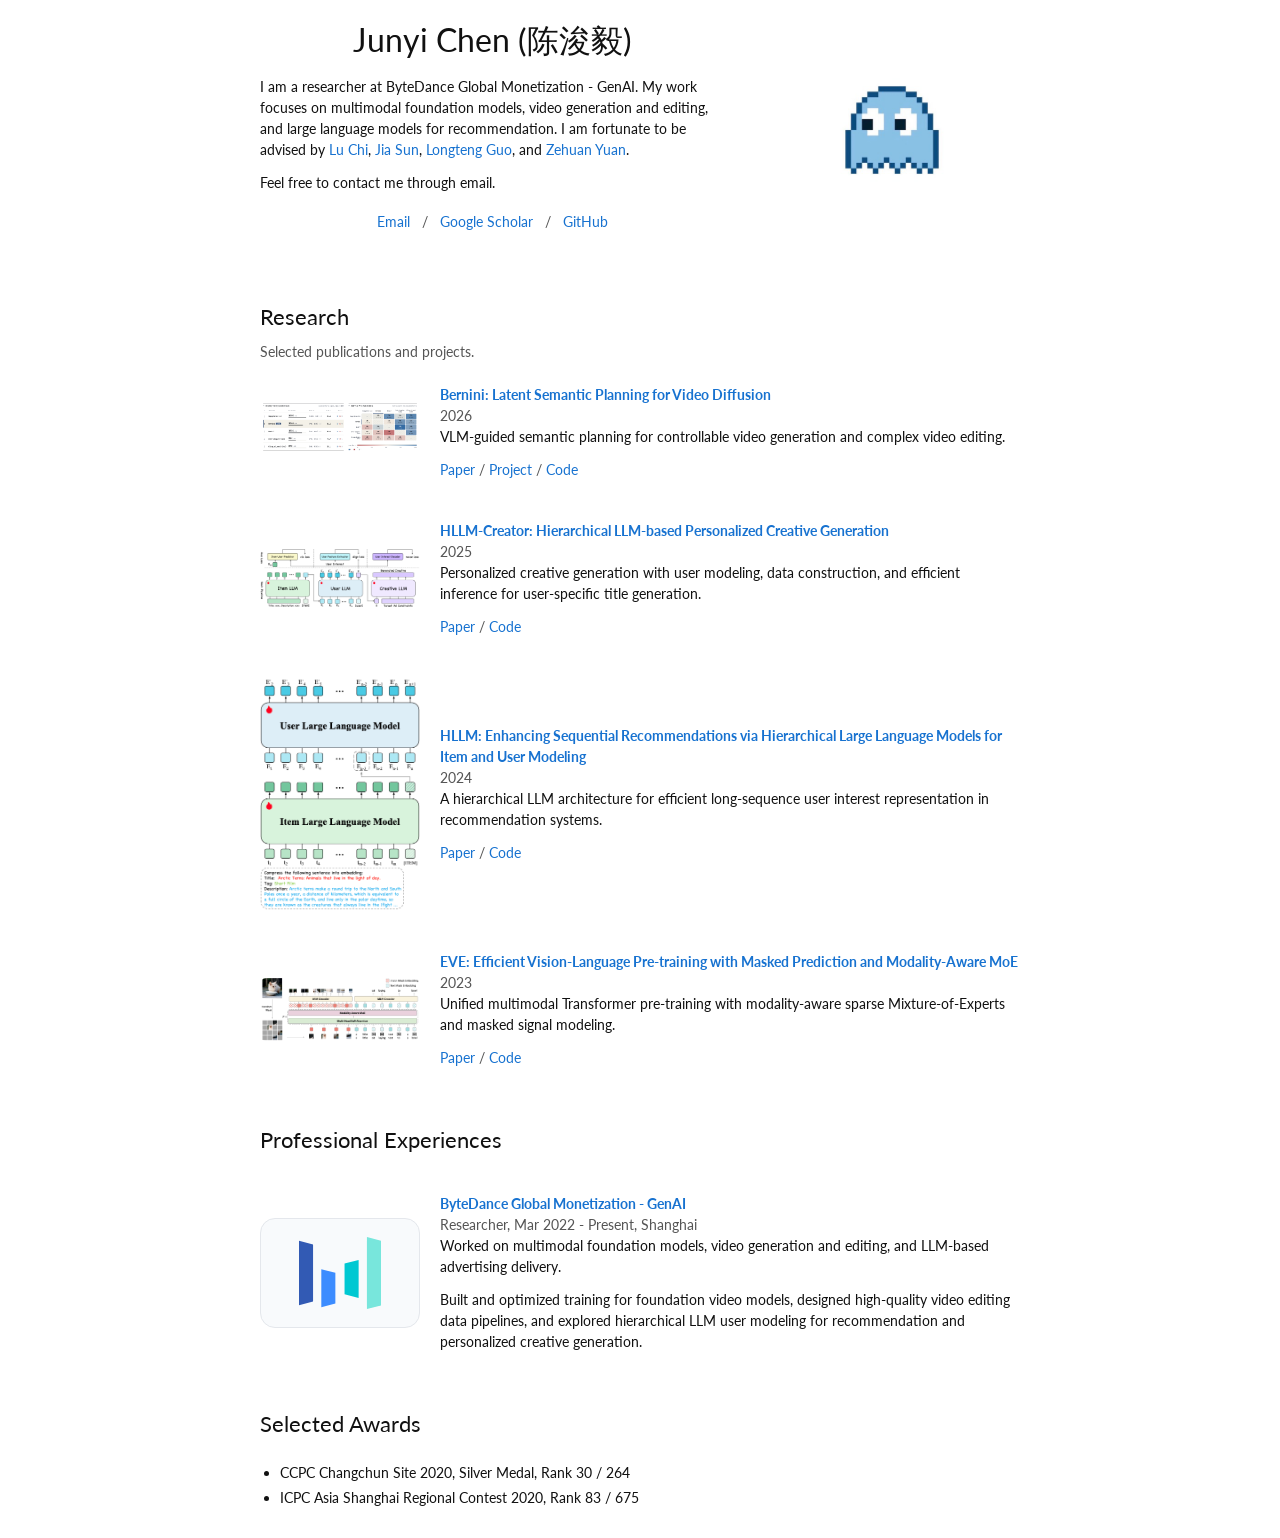
==== commit 55c125e4: "Update homepage bio and paper figures" ====
--- a/index.html
+++ b/index.html
@@ -3,13 +3,15 @@
   <head>
     <meta charset="utf-8">
     <meta name="viewport" content="width=device-width, initial-scale=1">
-    <title>Junyi Chen | 水上一只鹅</title>
+    <title>Junyi Chen (陈浚毅)</title>
     <meta name="description" content="Personal homepage of Junyi Chen, a researcher working on multimodal foundation models, video generation, and LLM for recommendation.">
     <meta name="author" content="Junyi Chen">
-    <meta property="og:title" content="Junyi Chen">
+    <meta property="og:title" content="Junyi Chen (陈浚毅)">
     <meta property="og:description" content="Researcher focused on multimodal foundation models, video generation, and LLM for recommendation.">
     <meta property="og:type" content="website">
     <meta property="og:image" content="assets/img/avatar.jpg">
+    <link rel="icon" type="image/png" sizes="64x64" href="assets/img/favicon.png">
+    <link rel="apple-touch-icon" href="assets/img/favicon.png">
     <link rel="stylesheet" href="assets/css/styles.css">
   </head>
   <body>
@@ -22,14 +24,15 @@
                 <tbody>
                   <tr>
                     <td class="intro-copy">
-                      <p class="name">Junyi Chen</p>
+                      <p class="name">Junyi Chen (陈浚毅)</p>
                       <p>
                         I am a researcher at ByteDance Global Monetization - GenAI. My work focuses on multimodal foundation models,
-                        video generation and editing, and large language models for personalized recommendation.
-                      </p>
-                      <p>
-                        My recent research explores controllable video generation, semantic planning for video diffusion, hierarchical LLM
-                        user modeling, and multimodal representation learning.
+                        video generation and editing, and large language models for recommendation.
+                        I am fortunate to be advised by
+                        <a href="https://scholar.google.com/citations?user=yOVHuioAAAAJ&amp;hl=zh-CN&amp;authuser=1" target="_blank" rel="noopener">Lu Chi</a>,
+                        <a href="https://openreview.net/profile?id=~Jia_Sun1" target="_blank" rel="noopener">Jia Sun</a>,
+                        <a href="https://scholar.google.com/citations?user=OaGRHWYAAAAJ&amp;hl=zh-CN" target="_blank" rel="noopener">Longteng Guo</a>, and
+                        <a href="https://shallowyuan.github.io/" target="_blank" rel="noopener">Zehuan Yuan</a>.
                       </p>
                       <p>
                         Feel free to contact me through email.
@@ -59,7 +62,7 @@
                   <tbody>
                     <tr>
                       <td class="thumb-cell">
-                        <div class="paper-thumb">Bernini</div>
+                        <img class="paper-image" src="assets/img/bernini-teaser.png" alt="Bernini evaluation overview" width="190">
                       </td>
                       <td class="item-copy">
                         <a class="paper-title" href="https://arxiv.org/abs/2605.22344" target="_blank" rel="noopener">Bernini: Latent Semantic Planning for Video Diffusion</a>
@@ -80,7 +83,7 @@
 
                     <tr>
                       <td class="thumb-cell">
-                        <div class="paper-thumb">HLLM-Creator</div>
+                        <img class="paper-image" src="assets/img/hllm-creator-train.png" alt="HLLM-Creator training pipeline" width="190">
                       </td>
                       <td class="item-copy">
                         <a class="paper-title" href="https://arxiv.org/abs/2508.18118" target="_blank" rel="noopener">HLLM-Creator: Hierarchical LLM-based Personalized Creative Generation</a>
@@ -99,7 +102,7 @@
 
                     <tr>
                       <td class="thumb-cell">
-                        <div class="paper-thumb">HLLM</div>
+                        <img class="paper-image" src="assets/img/hllm-model.png" alt="HLLM model overview" width="190">
                       </td>
                       <td class="item-copy">
                         <a class="paper-title" href="https://arxiv.org/abs/2409.12740" target="_blank" rel="noopener">HLLM: Enhancing Sequential Recommendations via Hierarchical Large Language Models for Item and User Modeling</a>
@@ -118,7 +121,7 @@
 
                     <tr>
                       <td class="thumb-cell">
-                        <div class="paper-thumb">EVE</div>
+                        <img class="paper-image" src="assets/img/eve-model.png" alt="EVE model overview" width="190">
                       </td>
                       <td class="item-copy">
                         <a class="paper-title" href="https://arxiv.org/abs/2308.11971" target="_blank" rel="noopener">EVE: Efficient Vision-Language Pre-training with Masked Prediction and Modality-Aware MoE</a>
@@ -154,7 +157,7 @@
                           Worked on multimodal foundation models, video generation and editing, and LLM-based advertising delivery.
                         </p>
                         <p>
-                          Built and optimized training codebases for diffusion transformer video models, designed high-quality video editing data pipelines,
+                          Built and optimized training for foundation video models, designed high-quality video editing data pipelines,
                           and explored hierarchical LLM user modeling for recommendation and personalized creative generation.
                         </p>
                       </td>
--- a/assets/css/styles.css
+++ b/assets/css/styles.css
@@ -148,6 +148,15 @@
   text-align: center;
 }
 
+.paper-image {
+  display: block;
+  width: 190px;
+  max-width: 100%;
+  height: auto;
+  background: #ffffff;
+  border-radius: 6px;
+}
+
 .logo-thumb {
   display: block;
   object-fit: contain;
@@ -240,6 +249,12 @@
     max-width: 260px;
   }
 
+  .paper-image {
+    width: 100%;
+    max-width: 260px;
+    height: auto;
+  }
+
   .award-list {
     padding-left: 42px;
     padding-right: 22px;
